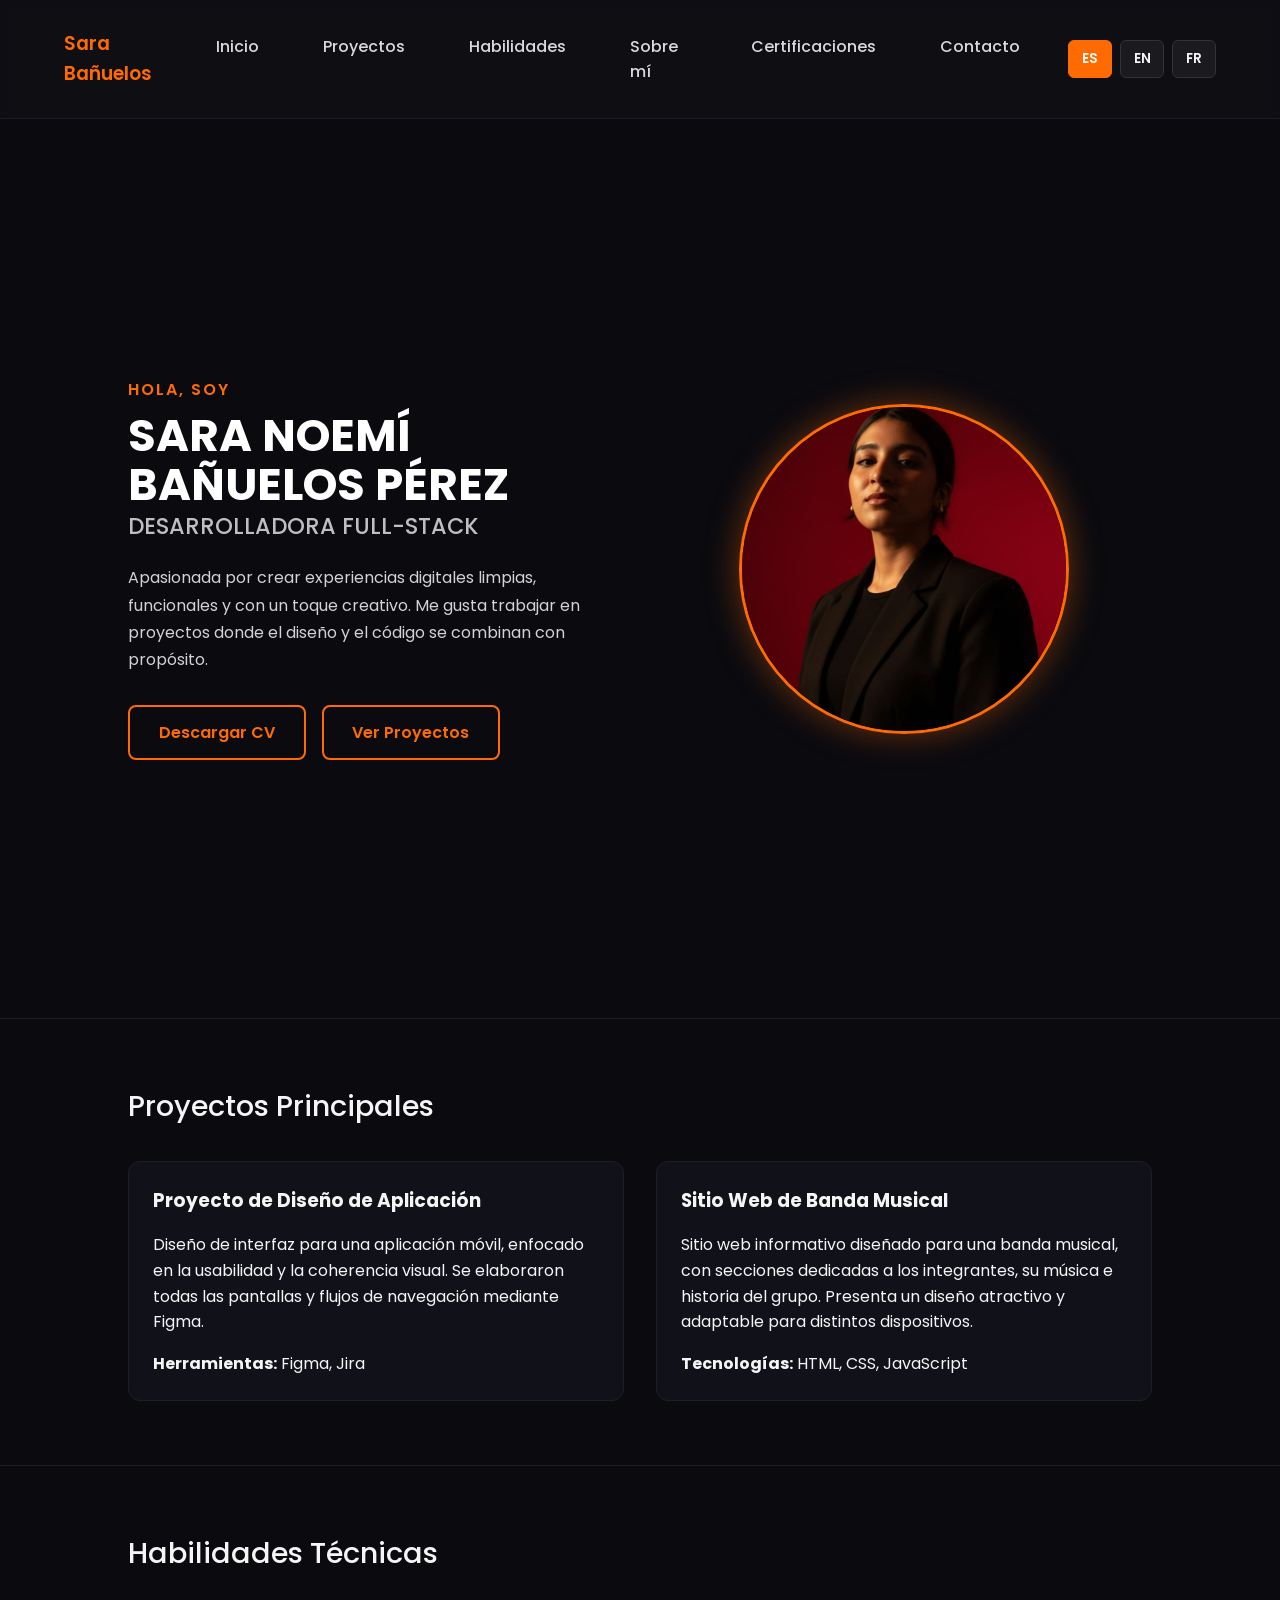
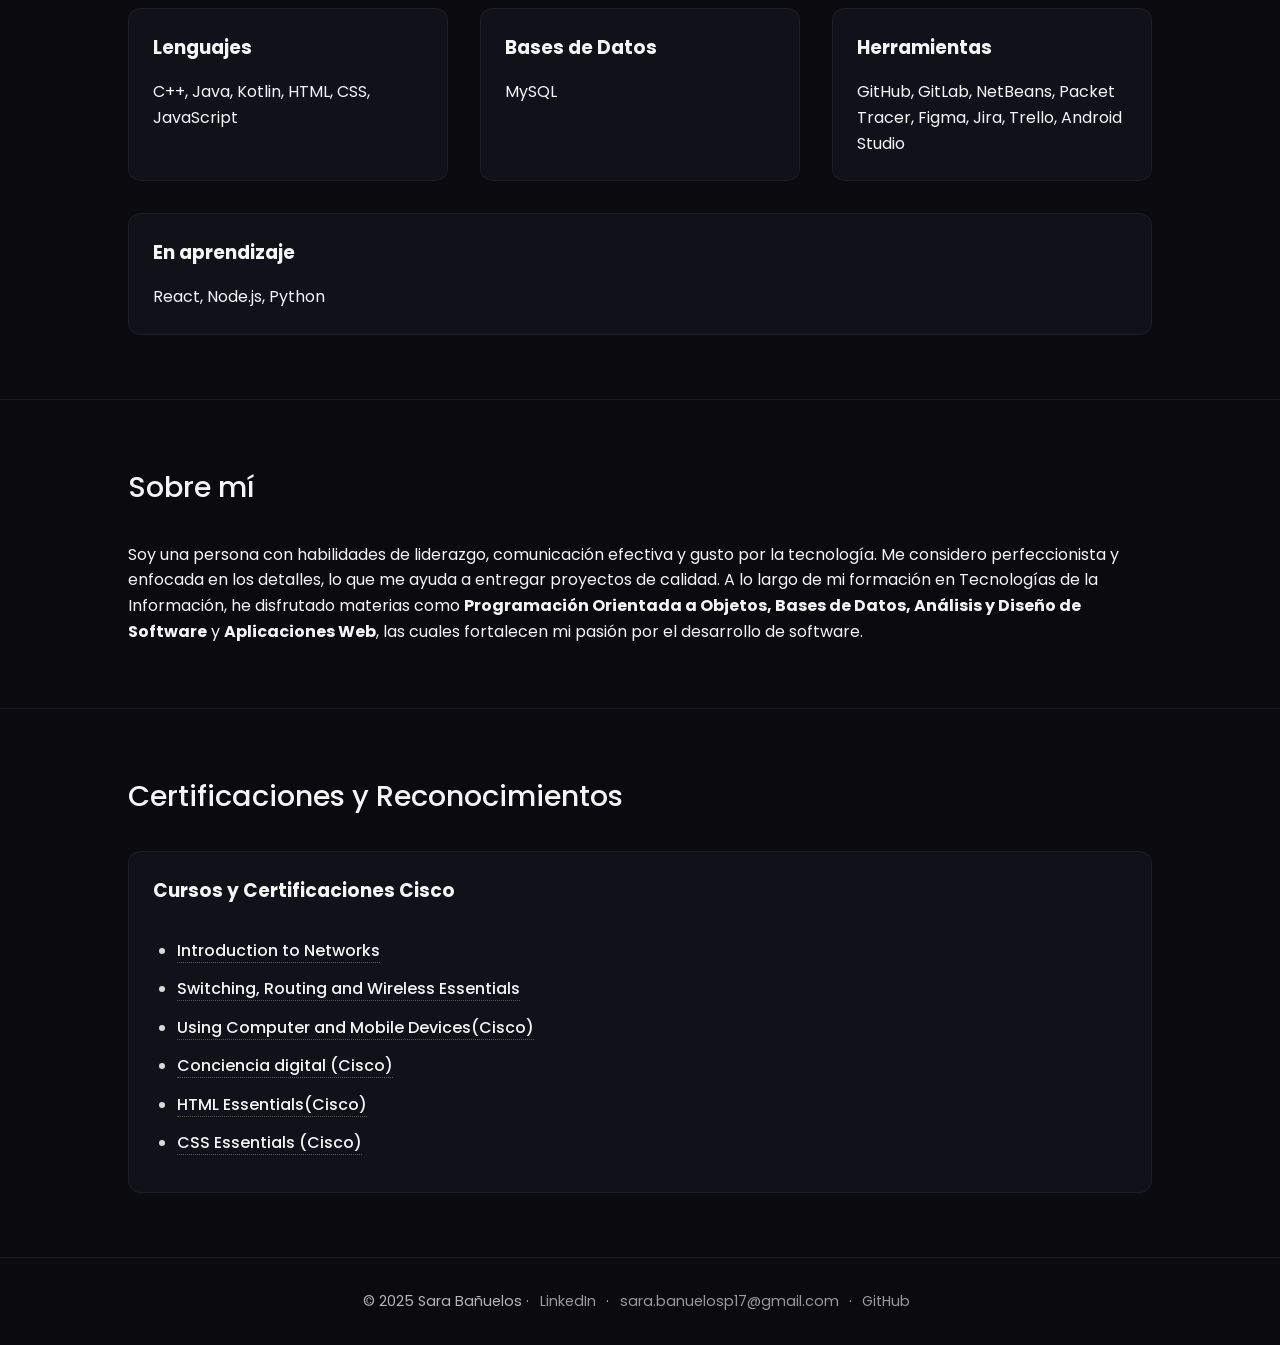
==== docs/index.html @ 8c652fe7 "se arreglo un error" ====
<!DOCTYPE html>
<html lang="es">
<head>
  <meta charset="UTF-8" />
  <meta name="viewport" content="width=device-width, initial-scale=1.0" />
  <title>Sara Bañuelos | Desarrolladora Front end</title>
  <link rel="stylesheet" href="estilos/estilos.css">
  <link href="https://fonts.googleapis.com/css2?family=Poppins:wght@300;400;600&display=swap" rel="stylesheet">
  <script src="script/script.js" defer></script>
</head>
<body>
  <header>
    <h3>Sara Bañuelos</h3>

    <input type="checkbox" id="menu-toggle">
    <label for="menu-toggle" class="menu-icon">
      <span class="bar"></span>
      <span class="bar"></span>
      <span class="bar"></span>
    </label>

    <nav class="menu">
      <ul>
        <li><a href="#home" data-key="nav-inicio">Inicio</a></li>
        <li><a href="#trabajo" data-key="nav-proyectos">Proyectos</a></li>
        <li><a href="#skills" data-key="nav-habilidades">Habilidades</a></li>
        <li><a href="#sobre-mi" data-key="nav-sobremi">Sobre mí</a></li>
        <li><a href="#certificaciones" data-key="nav-cert">Certificaciones</a></li>
        <li><a href="#contacto" data-key="nav-contacto">Contacto</a></li>
      </ul>
      
      <div class="lang-selector">
        <button data-lang="es" class="lang-btn active">ES</button>
        <button data-lang="en" class="lang-btn">EN</button>
        <button data-lang="fr" class="lang-btn">FR</button>
      </div>
    </nav>
  </header>

  <section id="home" class="portada">
    <div class="texto">
      <p class="saludo" data-key="hero-saludo">HOLA, SOY</p>
      <h1 class="nombre" data-key="hero-nombre">SARA NOEMÍ BAÑUELOS PÉREZ</h1>
      <h2 class="rol" data-key="hero-rol">DESARROLLADORA FULL-STACK</h2>
      <p class="descripcion" data-key="hero-desc">
        Apasionada por crear experiencias digitales limpias, funcionales y con un toque creativo. 
        Me gusta trabajar en proyectos donde el diseño y el código se combinan con propósito.
      </p>

      <div class="botones">
        <a href="certificados/cv_sara_banuelos.pdf" class="boton-transparente" target="_blank" data-key="hero-cv">Descargar CV</a>
        <a href="#trabajo" class="boton-transparente" data-key="hero-proyectos">Ver Proyectos</a>
      </div>
    </div>

    <div class="imagen">
      <img src="imagenes/foto_formal.jpeg" alt="Foto de Sara Bañuelos">
    </div>
  </section>

  <section id="trabajo">
    <h2 data-key="proj-titulo">Proyectos Principales</h2>
    <div class="fila mis-proyectos">

      <div class="tarjeta">
        <h3><a href="https://www.figma.com/proto/OSNV2s28CnwWsa8psuooGz/MazYummy?node-id=66-868&p=f&t=gPnMlZq0EtC9ZjjF-0&scaling=scale-down&content-scaling=fixed&page-id=0%3A1&starting-point-node-id=66%3A868" target="_blank" data-key="proj2-titulo">Proyecto de Diseño de Aplicación</a></h3>
        <p data-key="proj2-desc">Diseño de interfaz para una aplicación móvil, enfocado en la usabilidad y la coherencia visual. Se elaboraron todas las pantallas y flujos de navegación mediante Figma.</p>
        <p><strong data-key="proj-tools">Herramientas:</strong> Figma, Jira</p>
      </div>

      <div class="tarjeta">
         <h3><a href="https://newjeans-kpop.netlify.app/" target="_blank" data-key="proj3-titulo">Sitio Web de Banda Musical</a></h3>
        <p data-key="proj3-desc">Sitio web informativo diseñado para una banda musical, con secciones dedicadas a los integrantes, su música e historia del grupo. Presenta un diseño atractivo y adaptable para distintos dispositivos.</p>
        <p><strong data-key="proj-tech">Tecnologías:</strong> HTML, CSS, JavaScript</p>
      </div>
    </div>
  </section>

  <section id="skills">
    <h2 data-key="skills-titulo">Habilidades Técnicas</h2>
    <div class="fila mis-habilidades">
      <div class="tarjeta"><h3 data-key="skills-lang-h3">Lenguajes</h3><p data-key="skills-lang-p">C++, Java, Kotlin, HTML, CSS, JavaScript</p></div>
      <div class="tarjeta"><h3 data-key="skills-db-h3">Bases de Datos</h3><p data-key="skills-db-p">MySQL</p></div>
      <div class="tarjeta"><h3 data-key="skills-tools-h3">Herramientas</h3><p data-key="skills-tools-p">GitHub, GitLab, NetBeans, Packet Tracer, Figma, Jira, Trello, Android Studio</p></div>
      <div class="tarjeta"><h3 data-key="skills-learn-h3">En aprendizaje</h3><p data-key="skills-learn-p">React, Node.js, Python</p></div>
    </div>
  </section>

  <section id="sobre-mi">
    <h2 data-key="about-titulo">Sobre mí</h2>
    <p data-key="about-p">
      Soy una persona con habilidades de liderazgo, comunicación efectiva y gusto por la tecnología. 
      Me considero perfeccionista y enfocada en los detalles, lo que me ayuda a entregar proyectos de calidad. 
      A lo largo de mi formación en Tecnologías de la Información, he disfrutado materias como 
      <strong>Programación Orientada a Objetos, Bases de Datos, Análisis y Diseño de Software</strong> y 
      <strong>Aplicaciones Web</strong>, las cuales fortalecen mi pasión por el desarrollo de software.
    </p>
  </section>

   <section id="certificaciones">
    <h2 data-key="cert-titulo">Certificaciones y Reconocimientos</h2>
    <div class="fila mis-certificados">
      <div class="tarjeta">
        <h3 data-key="cert-cisco-titulo">Cursos y Certificaciones Cisco</h3>
        
        <ul class="lista-certificados">
          <li><a href="certificados/Conceptos básicos de redes.pdf" class="link-pdf" data-key="cert-li-1">Introduction to Networks</a></li>
          <li><a href="certificados/Switching, Routing, and Wireless.pdf" class="link-pdf" data-key="cert-li-2">Switching, Routing and Wireless Essentials</a></li>
          <li><a href="certificados/Using Computer and Mobile Devices.pdf" class="link-pdf" data-key="cert-li-3">Using Computer and Mobile Devices(Cisco)</a></li>
          <li><a href="certificados/Conciencia digital.pdf" class="link-pdf" data-key="cert-li-4">Conciencia digital (Cisco)</a></li>
          <li><a href="certificados/HTML_Essentials.pdf" class="link-pdf" data-key="cert-li-5">HTML Essentials(Cisco)</a></li>
          <li><a href="certificados/CSS_Essentials.pdf" class="link-pdf" data-key="cert-li-6">CSS Essentials (Cisco)</a></li>
        </ul>
      </div>
    </div>
  </section>

  <footer id="contacto">
    <p>
      <span data-key="footer-copy">© 2025 Sara Bañuelos ·</span> 
      <a href="https://www.linkedin.com/in/sara-ba%C3%B1uelos-6b2087387?utm_source=share&utm_campaign=share_via&utm_content=profile&utm_medium=android_app" target="_blank" data-key="footer-li">LinkedIn</a> · 
      <a href="mailto:sara.banuelosp17@gmail.com" data-key="footer-gm">sara.banuelosp17@gmail.com</a> · 
      <a href="https://gitlab.com/bosspilot/bosspilot.git" target="_blank" data-key="footer-gh">GitHub</a>
    </p>
  </footer>

  <div id="modal-pdf" class="modal-overlay">
    <div class="modal-contenido">
      <span class="modal-cerrar">&times;</span>
      <iframe id="pdf-viewer" src="" frameborder="0"></iframe>
    </div>
  </div>
</body>
</html>
---- docs/estilos/estilos.css ----
/* =========================================================
    🌙 ESTILOS PRINCIPALES - PORTAFOLIO DARK
    ========================================================= */

/* ====== RESET Y BASE ====== */
* {
  box-sizing: border-box;
  margin: 0;
  padding: 0;
}

body {
  font-family: 'Poppins', sans-serif;
  background-color: #0a0a0f;
  color: #f5f5f5;
  line-height: 1.6;
}

a {
  text-decoration: none;
  color: inherit;
}

/* =========================================================
    🔹 HEADER Y MENÚ
    ========================================================= */
header {
  display: flex;
  justify-content: space-between;
  align-items: center;
  padding: 1.5rem 5%;
  background: rgba(15, 15, 20, 0.9);
  backdrop-filter: blur(6px);
  position: sticky;
  top: 0;
  z-index: 100;
}

header h3 {
  color: #ff6b00;
  font-weight: 600;
}

/* ====== NAV (MENÚ PRINCIPAL) ====== */
nav.menu {
  display: flex;
  align-items: center;
}

nav.menu ul {
  display: flex;
  list-style: none;
  gap: 2rem;
}

nav.menu ul li a {
  display: block;
  padding: 0.6rem 1rem;
  color: #d9d9d9;
  font-weight: 500;
  border-radius: 6px;
  transition: all 0.3s ease;
}

nav.menu ul li a:hover {
  background: #ff6b00;
  color: #fff;
}

/* =========================================================
    🌍 SUBMENÚ (Estilos originales, los dejamos)
    ========================================================= */
.submenu {
  position: relative;
}
.submenu > a {
  display: flex;
  align-items: center;
  justify-content: space-between;
  gap: 6px;
  background: #1a1a1f;
  border-radius: 6px;
  padding: 0.6rem 1rem;
  color: #d9d9d9;
  transition: background 0.3s;
}
.submenu > a:hover {
  background: #ff6b00;
  color: #fff;
}
.submenu-opciones {
  display: none;
  position: absolute;
  top: 120%;
  left: 0;
  width: 170px;
  background: rgba(20, 20, 25, 0.97);
  border-radius: 10px;
  box-shadow: 0 4px 12px rgba(0,0,0,0.3);
  list-style: none;
  padding: 0.4rem 0;
  animation: fadeIn 0.3s ease;
  z-index: 10;
}
.submenu-opciones li a {
  display: block;
  padding: 0.7rem 1rem;
  color: #fff;
  font-weight: 500;
  transition: background 0.3s ease;
}
.submenu-opciones li a:hover {
  background: #ff6b00;
}
.submenu:hover .submenu-opciones {
  display: block;
}
.submenu.open .submenu-opciones {
  display: block;
}

/* =========================================================
    🍔 MENÚ HAMBURGUESA
    ========================================================= */
#menu-toggle {
  display: none;
}

.menu-icon {
  display: none;
  flex-direction: column;
  justify-content: space-between;
  width: 30px;
  height: 22px;
  cursor: pointer;
}

.menu-icon .bar {
  height: 3px;
  width: 100%;
  background-color: #ff6b00;
  border-radius: 2px;
  transition: all 0.3s ease;
}

/* =========================================================
    💫 PORTADA / HERO SECTION
    ========================================================= */
.portada {
  display: flex;
  justify-content: space-between;
  align-items: center;
  height: 100vh;
  padding: 0 10%;
  gap: 2rem;
  color: #fff;
}

.portada .texto {
  flex: 1;
  max-width: 600px;
  opacity: 0;
  animation: fadeUp 1s ease-out forwards 0.3s;
}

.portada .imagen {
  flex: 1;
  display: flex;
  justify-content: center;
  align-items: center;
  opacity: 0;
  animation: fadeInRight 1.2s ease-out forwards 0.6s;
}

.portada .imagen img {
  width: 330px;
  height: 330px;
  border-radius: 50%;
  object-fit: cover;
  border: 3px solid #ff6b00;
  box-shadow: 0 0 35px rgba(255, 107, 0, 0.4);
  transition: transform 0.3s ease;
}

.portada .imagen img:hover {
  transform: scale(1.05);
}

/* Texto */
.saludo {
  color: #ff6b00;
  font-weight: 600;
  letter-spacing: 2px;
  margin-bottom: 0.5rem;
}
.nombre {
  font-size: 2.8rem;
  font-weight: 700;
  line-height: 1.1;
}
.rol {
  font-size: 1.4rem;
  color: #bfbfbf;
  margin-bottom: 1.2rem;
}
.descripcion {
  color: #d3d3d3;
  font-size: 1rem;
  margin-bottom: 2rem;
  line-height: 1.7;
}

/* Botones */
.botones { display: flex; gap: 1rem; flex-wrap: wrap; }
.boton, .boton-transparente {
  padding: 0.8rem 1.8rem;
  border-radius: 8px;
  font-weight: 600;
  transition: all 0.3s ease;
  white-space: nowrap;
}
.boton { background: #ff6b00; color: #fff; }
.boton:hover { background: #e66000; transform: translateY(-2px); }
.boton-transparente { border: 2px solid #ff6b00; color: #ff6b00; }
.boton-transparente:hover { background: #ff6b00; color: #fff; transform: translateY(-2px); }


/* =========================================================
    🧩 SECCIONES Y TARJETAS
    ========================================================= */
section {
  padding: 4rem 10%;
  border-top: 1px solid #1c1c25;
}

h2 {
  font-size: 1.8rem;
  margin-bottom: 2rem;
  font-weight: 500;
}

.fila {
  display: flex;
  gap: 2rem;
  flex-wrap: wrap;
}

/* Espaciado interno de las tarjetas */
.tarjeta {
  background: #11111a;
  border: 1px solid #1e1e28;
  border-radius: 12px;
  padding: 1.5rem;
  transition: all 0.3s ease;
  flex: 1 1 0; 
  min-width: 280px; 
  display: flex;
  flex-direction: column;
  gap: 1rem; 
}

.tarjeta:hover {
  transform: translateY(-5px);
  border-color: #ff6b00;
}

/* Estilo de los enlaces en los títulos de proyecto */
.tarjeta h3 a {
  text-decoration: none;
  color: inherit;
  transition: color 0.3s ease;
}

.tarjeta h3 a:hover {
  color: #ff6b00;
  text-decoration: underline;
}

/* =========================================================
    ⚡ FOOTER
    ========================================================= */
footer {
  text-align: center;
  padding: 2rem;
  font-size: 0.9rem;
  color: #b5b5b5;
  border-top: 1px solid #1c1c25;
}

footer a {
  color: #999;
  margin: 0 0.4rem;
  transition: color 0.3s ease;
}
footer a:hover {
  color: #ff6b00; /* ARREGLO: Color de hover consistente */
}

/* =========================================================
    🎞️ ANIMACIONES
    ========================================================= */
@keyframes fadeUp {
  0% { opacity: 0; transform: translateY(40px); }
  100% { opacity: 1; transform: translateY(0); }
}
@keyframes fadeInRight {
  0% { opacity: 0; transform: translateX(40px); }
  100% { opacity: 1; transform: translateX(0); }
}
@keyframes fadeIn {
  0% { opacity: 0; transform: translateY(10px); }
  100% { opacity: 1; transform: translateY(0); }
}


/* =========================================================
   NUEVOS ESTILOS (Traductor, Modal, Certificados)
   ========================================================= */

/* --- 🌐 TRADUCTOR DE IDIOMAS --- */
.lang-selector {
  display: flex;
  gap: 0.5rem;
  margin-left: 2rem;
}
.lang-btn {
  background-color: #1a1a1f;
  border: 1px solid #333;
  color: #f5f5f5;
  padding: 0.5rem 0.8rem;
  border-radius: 6px;
  cursor: pointer;
  font-family: 'Poppins', sans-serif;
  font-weight: 600;
  transition: all 0.3s ease;
}
.lang-btn:hover {
  background-color: #ff6b00;
  border-color: #ff6b00;
  color: #fff;
}
.lang-btn.active {
  background-color: #ff6b00;
  color: #fff;
  border-color: #ff6b00;
}

/* --- 👁️ MODAL PARA PDFS --- */
.modal-overlay {
  display: none;
  position: fixed;
  top: 0;
  left: 0;
  width: 100%;
  height: 100%;
  background: rgba(0, 0, 0, 0.85);
  backdrop-filter: blur(5px);
  z-index: 200;
  justify-content: center;
  align-items: center;
  opacity: 0;
  transition: opacity 0.3s ease;
}
.modal-overlay.visible {
  display: flex;
  opacity: 1;
}
.modal-contenido {
  width: 90%;
  max-width: 900px;
  height: 90%;
  background: #1a1a1f;
  border-radius: 10px;
  padding: 1.5rem;
  position: relative;
  box-shadow: 0 5px 30px rgba(0,0,0,0.5);
  transform: scale(0.9);
  transition: transform 0.3s ease;
}
.modal-overlay.visible .modal-contenido {
  transform: scale(1);
}
.modal-cerrar {
  position: absolute;
  top: -5px;
  right: 10px;
  color: #fff;
  font-size: 3rem;
  font-weight: bold;
  cursor: pointer;
  transition: color 0.3s ease;
}
.modal-cerrar:hover {
  color: #ff6b00;
}
#pdf-viewer {
  width: 100%;
  height: 100%;
  border: 1px solid #333;
  border-radius: 5px;
}

/* --- 📄 LISTA DE CERTIFICADOS --- */
.lista-certificados {
  list-style: disc;
  padding-left: 1.5rem;
  margin-top: 1rem; /* Ajustado para el 'gap' de la tarjeta */
}
.lista-certificados li {
  margin-bottom: 0.8rem;
  color: #d9d9d9;
}
.lista-certificados li a {
  color: #f5f5f5;
  font-weight: 500;
  text-decoration: none;
  border-bottom: 1px dotted #555;
  transition: all 0.3s ease;
}
.lista-certificados li a:hover {
  color: #ff6b00;
  border-bottom-color: #ff6b00;
}


/* =========================================================
    📱 RESPONSIVE DESIGN
    ========================================================= */

/* --- Pantallas medianas --- */
@media (max-width: 1023px) {
  .portada {
    flex-direction: column-reverse;
    text-align: center;
    padding: 4rem 7%;
    height: auto;
  }
  .portada .nombre { font-size: 2.3rem; }
  .portada .imagen img { width: 280px; height: 280px; }
}

/* --- Tablets --- */
@media (max-width: 767px) {
  .botones { justify-content: center; }
  .portada .nombre { font-size: 2rem; }
  .portada .imagen img { width: 250px; height: 250px; }
}

/* --- Teléfonos pequeños --- */
@media (max-width: 599px) {
  .botones {
    flex-direction: column;
    gap: 0.8rem;
    align-items: center;
  }
  .boton,
  .boton-transparente {
    width: 80%;
    text-align: center;
  }
  .portada .imagen img {
    width: 200px;
    height: 200px;
  }
}

/* --- Menú hamburguesa --- */
@media (max-width: 900px) {
  .menu-icon {
    display: flex;
  }

  nav.menu {
    display: none;
    position: absolute;
    top: 70px;
    right: 5%;
    background: rgba(15,15,20,0.95);
    backdrop-filter: blur(6px);
    width: 220px;
    border-radius: 8px;
    flex-direction: column;
    gap: 0.8rem;
    padding: 1rem;
    align-items: center;
  }

  #menu-toggle:checked ~ nav.menu {
    display: flex;
  }

  /* Animación de barras */
  #menu-toggle:checked + .menu-icon .bar:nth-child(1) {
    transform: rotate(45deg) translate(5px, 5px);
  }
  #menu-toggle:checked + .menu-icon .bar:nth-child(2) {
    opacity: 0;
  }
  #menu-toggle:checked + .menu-icon .bar:nth-child(3) {
    transform: rotate(-45deg) translate(5px, -5px);
  }

  nav.menu ul {
    flex-direction: column;
    gap: 0.8rem;
    width: 100%;
  }

  nav.menu ul li a {
    background: #11111a;
    border-radius: 8px;
    color: #fff;
    font-weight: 600;
    text-align: center;
  }

  /* --- Ajuste Botones de Idioma para móvil --- */
  .lang-selector {
    margin-left: 0;
    margin-top: 1rem;
    justify-content: center;
    width: 100%;
  }

  /* Submenú dentro del menú móvil */
  .submenu-opciones {
    position: static;
    background: #1a1a20;
    width: 100%;
  }
  .submenu-opciones li a {
    background: #141418;
    border-radius: 6px;
  }
}
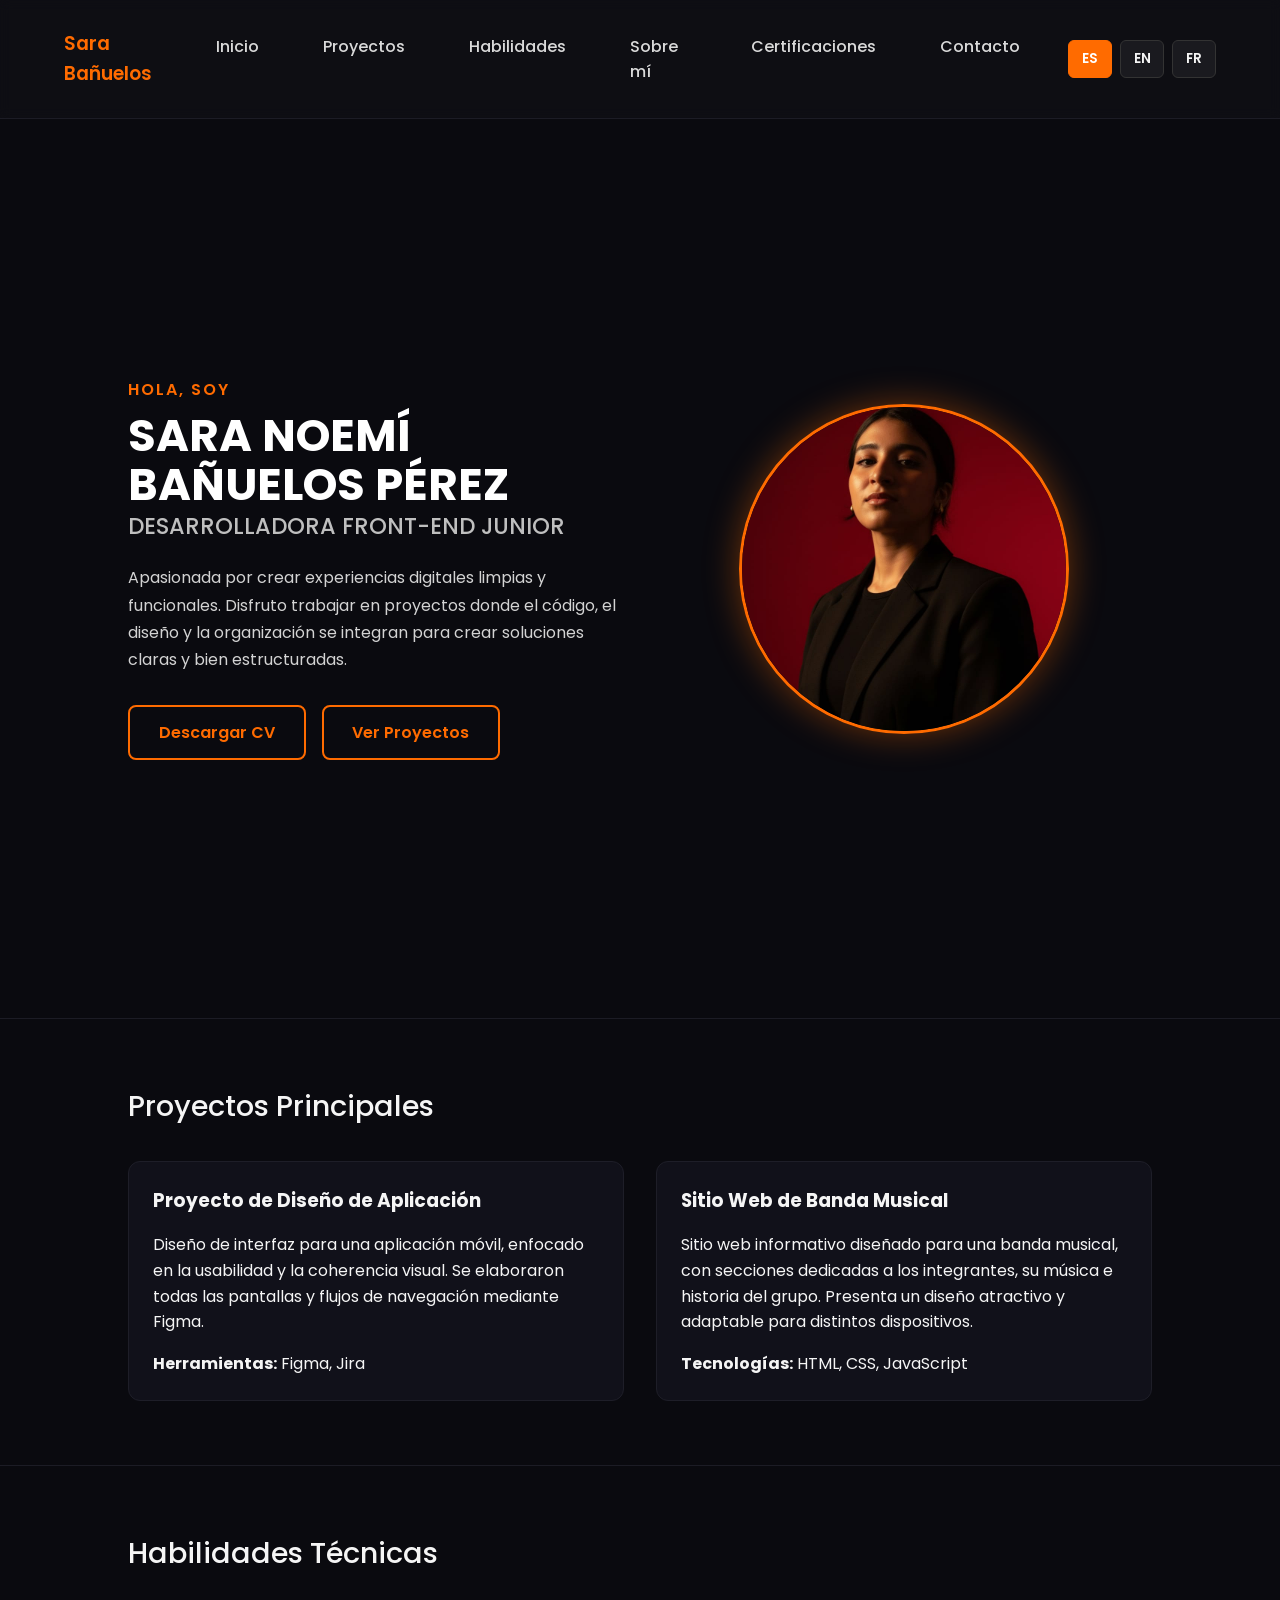
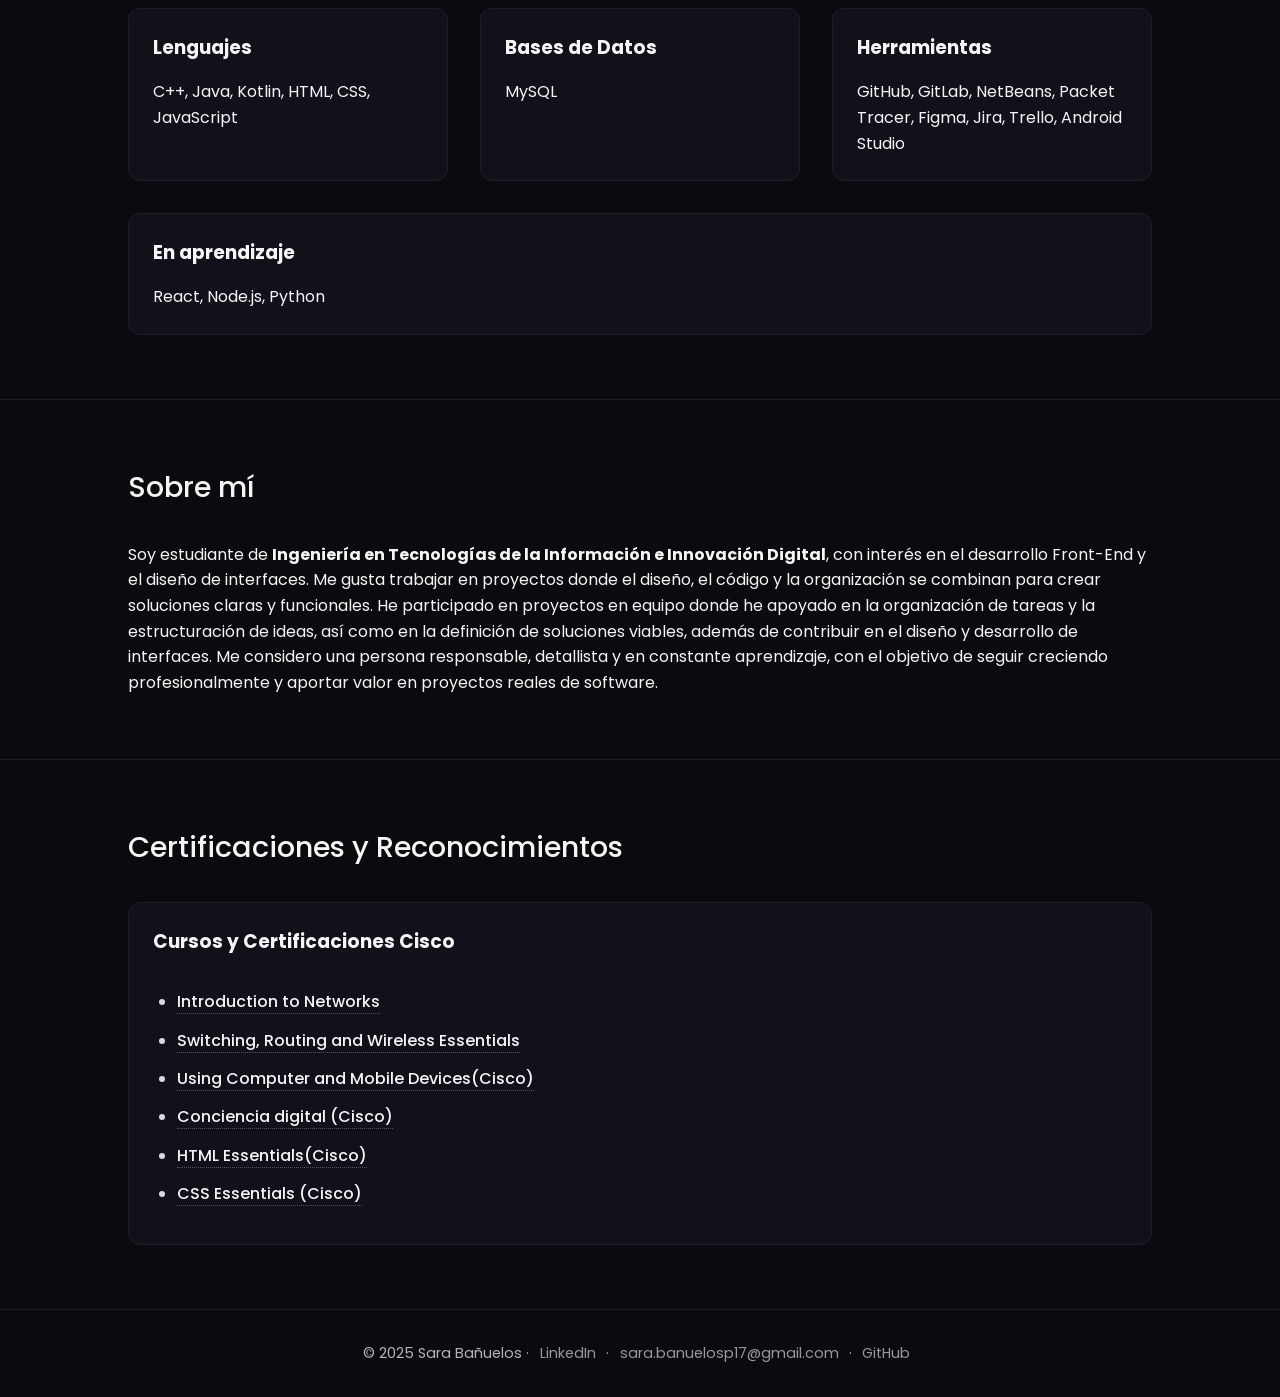
==== commit ccf60193: "se agrego informacion" ====
--- a/docs/index.html
+++ b/docs/index.html
@@ -3,7 +3,7 @@
 <head>
   <meta charset="UTF-8" />
   <meta name="viewport" content="width=device-width, initial-scale=1.0" />
-  <title>Sara Bañuelos | Desarrolladora Front end</title>
+  <title>Sara Bañuelos | Desarrolladora Front-End</title>
   <link rel="stylesheet" href="estilos/estilos.css">
   <link href="https://fonts.googleapis.com/css2?family=Poppins:wght@300;400;600&display=swap" rel="stylesheet">
   <script src="script/script.js" defer></script>
@@ -41,10 +41,11 @@
     <div class="texto">
       <p class="saludo" data-key="hero-saludo">HOLA, SOY</p>
       <h1 class="nombre" data-key="hero-nombre">SARA NOEMÍ BAÑUELOS PÉREZ</h1>
-      <h2 class="rol" data-key="hero-rol">DESARROLLADORA FULL-STACK</h2>
+      <h2 class="rol" data-key="hero-rol">DESARROLLADORA FRONT-END JUNIOR</h2>
       <p class="descripcion" data-key="hero-desc">
-        Apasionada por crear experiencias digitales limpias, funcionales y con un toque creativo. 
-        Me gusta trabajar en proyectos donde el diseño y el código se combinan con propósito.
+        Apasionada por crear experiencias digitales limpias y funcionales.
+        Disfruto trabajar en proyectos donde el código, el diseño y 
+        la organización se integran para crear soluciones claras y bien estructuradas.
       </p>
 
       <div class="botones">
@@ -89,11 +90,13 @@
   <section id="sobre-mi">
     <h2 data-key="about-titulo">Sobre mí</h2>
     <p data-key="about-p">
-      Soy una persona con habilidades de liderazgo, comunicación efectiva y gusto por la tecnología. 
-      Me considero perfeccionista y enfocada en los detalles, lo que me ayuda a entregar proyectos de calidad. 
-      A lo largo de mi formación en Tecnologías de la Información, he disfrutado materias como 
-      <strong>Programación Orientada a Objetos, Bases de Datos, Análisis y Diseño de Software</strong> y 
-      <strong>Aplicaciones Web</strong>, las cuales fortalecen mi pasión por el desarrollo de software.
+      Soy estudiante de <strong> Ingeniería en Tecnologías de la Información e Innovación Digital</strong>, 
+      con interés en el desarrollo Front-End y el diseño de interfaces. Me gusta trabajar en proyectos donde el diseño,
+      el código y la organización se combinan para crear soluciones claras y funcionales.
+      He participado en proyectos en equipo donde he apoyado en la organización de tareas y la estructuración de ideas, 
+      así como en la definición de soluciones viables, además de contribuir en el diseño y desarrollo de interfaces. 
+      Me considero una persona responsable, detallista y en constante aprendizaje,
+       con el objetivo de seguir creciendo profesionalmente y aportar valor en proyectos reales de software.
     </p>
   </section>
 
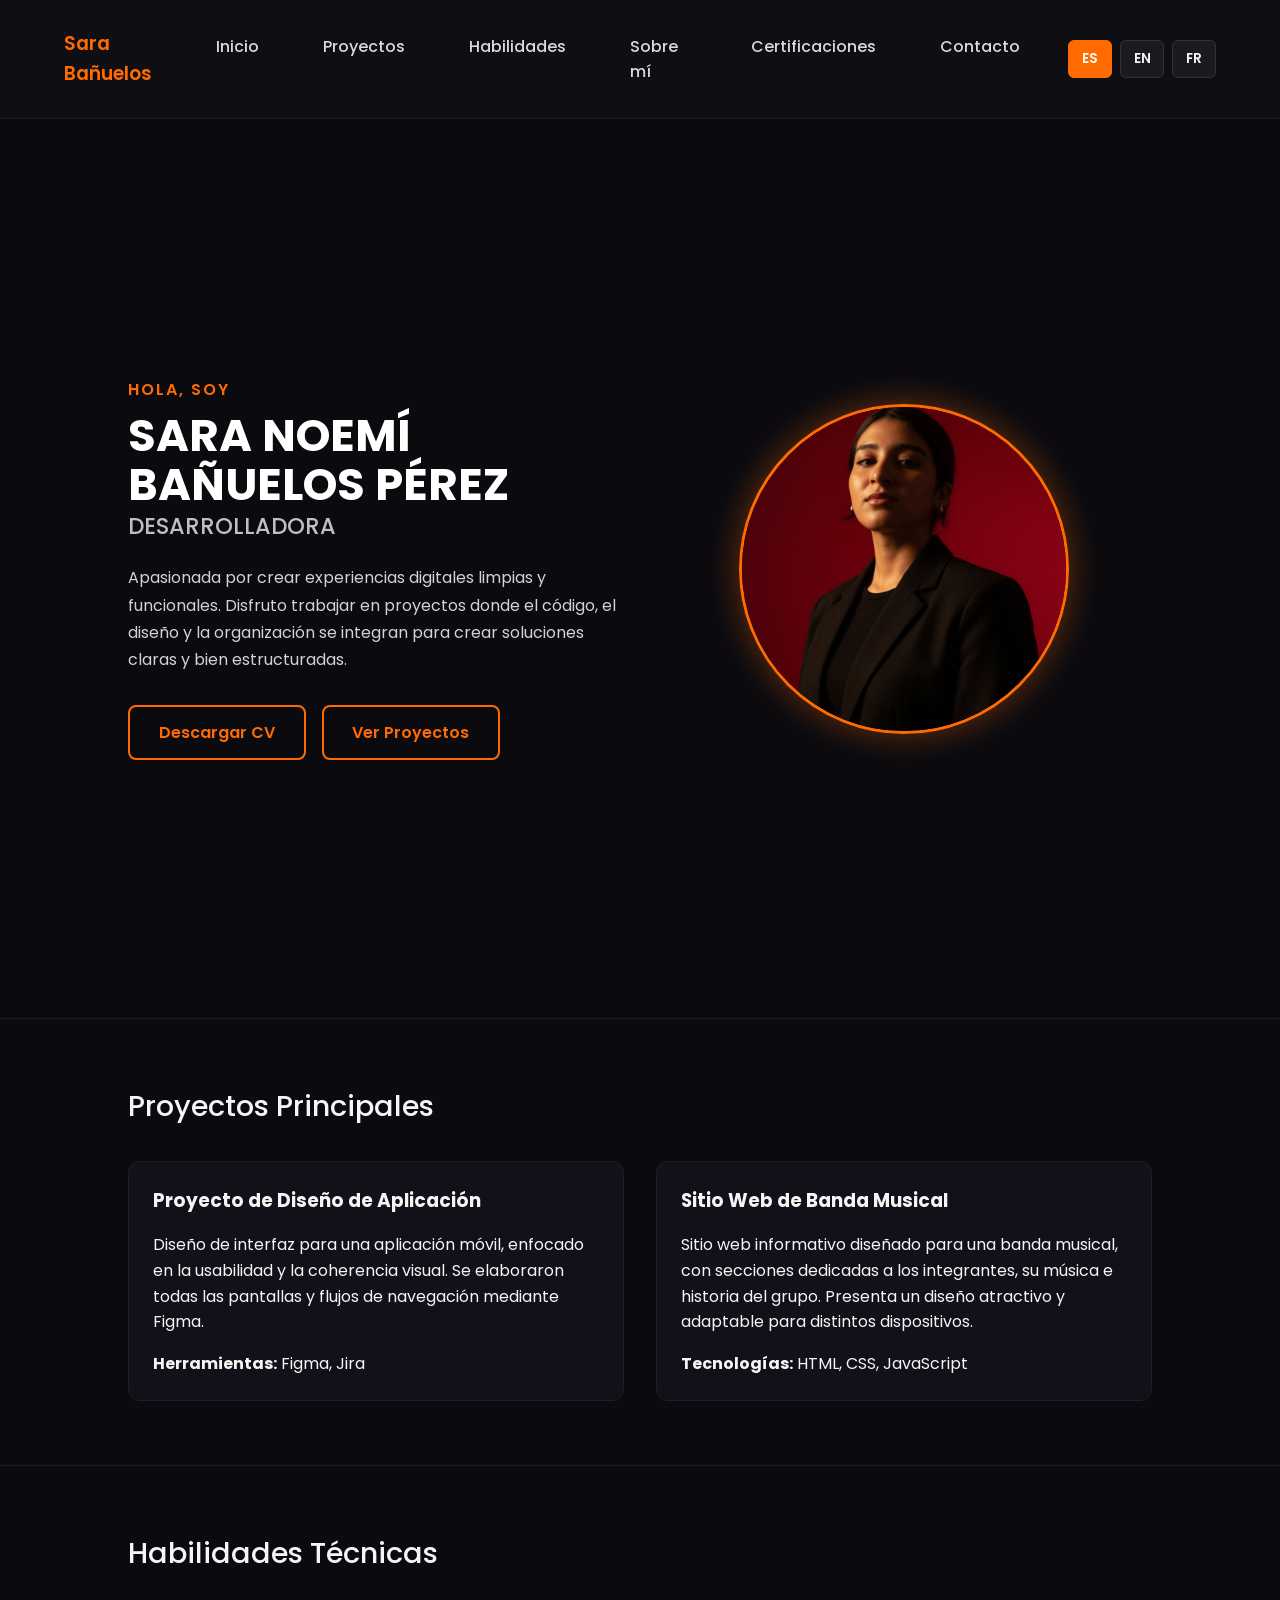
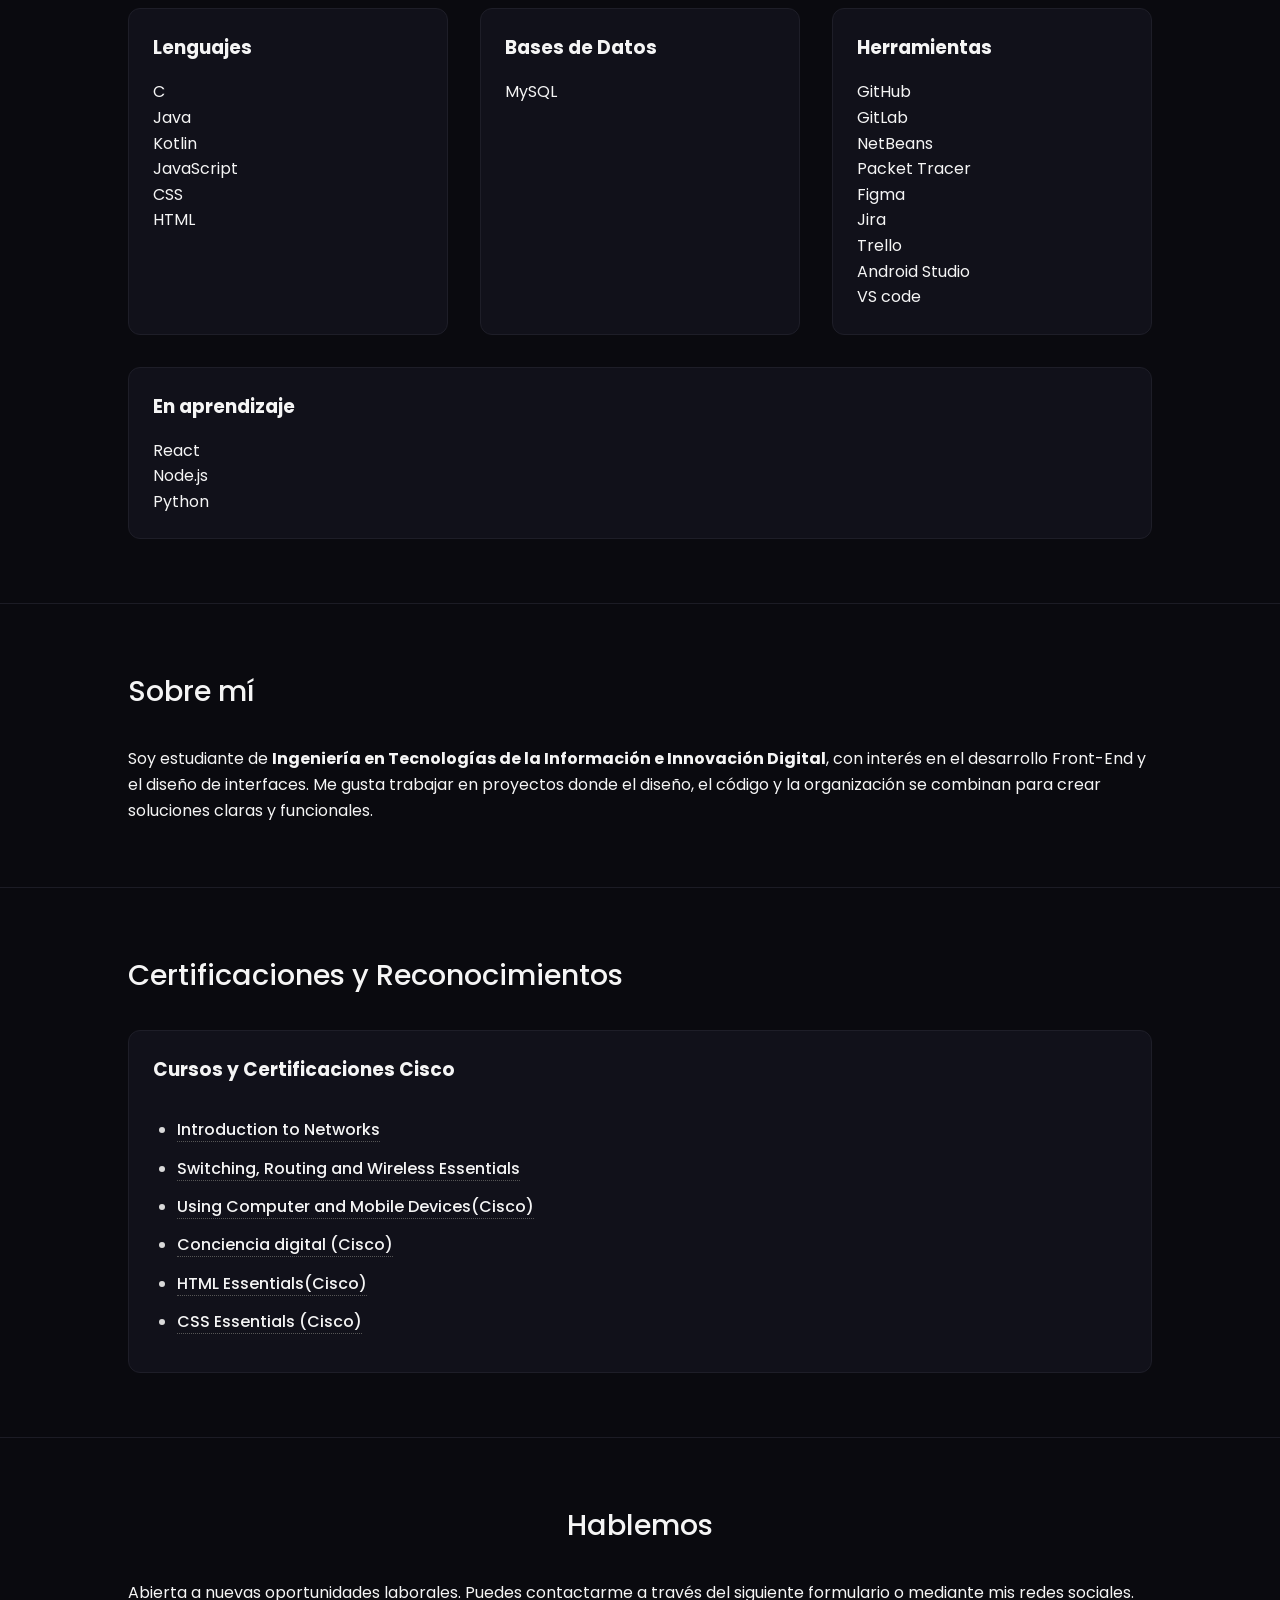
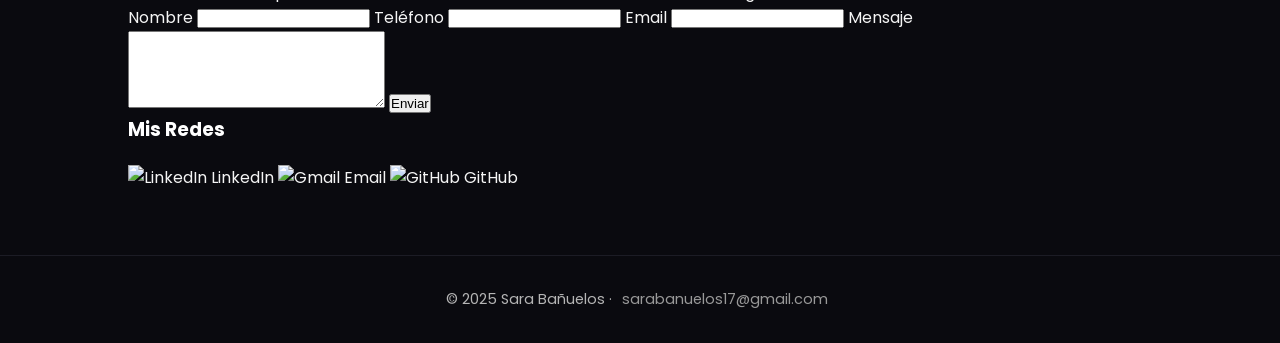
==== commit e2dca497: "se hicieron cambios en el html" ====
--- a/docs/index.html
+++ b/docs/index.html
@@ -3,7 +3,7 @@
 <head>
   <meta charset="UTF-8" />
   <meta name="viewport" content="width=device-width, initial-scale=1.0" />
-  <title>Sara Bañuelos | Desarrolladora Front-End</title>
+  <title>Sara Bañuelos | Desarrolladora</title>
   <link rel="stylesheet" href="estilos/estilos.css">
   <link href="https://fonts.googleapis.com/css2?family=Poppins:wght@300;400;600&display=swap" rel="stylesheet">
   <script src="script/script.js" defer></script>
@@ -41,7 +41,7 @@
     <div class="texto">
       <p class="saludo" data-key="hero-saludo">HOLA, SOY</p>
       <h1 class="nombre" data-key="hero-nombre">SARA NOEMÍ BAÑUELOS PÉREZ</h1>
-      <h2 class="rol" data-key="hero-rol">DESARROLLADORA FRONT-END JUNIOR</h2>
+      <h2 class="rol" data-key="hero-rol">DESARROLLADORA </h2>
       <p class="descripcion" data-key="hero-desc">
         Apasionada por crear experiencias digitales limpias y funcionales.
         Disfruto trabajar en proyectos donde el código, el diseño y 
@@ -62,9 +62,8 @@
   <section id="trabajo">
     <h2 data-key="proj-titulo">Proyectos Principales</h2>
     <div class="fila mis-proyectos">
-
       <div class="tarjeta">
-        <h3><a href="https://www.figma.com/proto/OSNV2s28CnwWsa8psuooGz/MazYummy?node-id=66-868&p=f&t=gPnMlZq0EtC9ZjjF-0&scaling=scale-down&content-scaling=fixed&page-id=0%3A1&starting-point-node-id=66%3A868" target="_blank" data-key="proj2-titulo">Proyecto de Diseño de Aplicación</a></h3>
+        <h3><a href="https://www.figma.com/proto/OSNV2s28CnwWsa8psuooGz/MazYummy?node-id=66-868" target="_blank" data-key="proj2-titulo">Proyecto de Diseño de Aplicación</a></h3>
         <p data-key="proj2-desc">Diseño de interfaz para una aplicación móvil, enfocado en la usabilidad y la coherencia visual. Se elaboraron todas las pantallas y flujos de navegación mediante Figma.</p>
         <p><strong data-key="proj-tools">Herramientas:</strong> Figma, Jira</p>
       </div>
@@ -80,10 +79,10 @@
   <section id="skills">
     <h2 data-key="skills-titulo">Habilidades Técnicas</h2>
     <div class="fila mis-habilidades">
-      <div class="tarjeta"><h3 data-key="skills-lang-h3">Lenguajes</h3><p data-key="skills-lang-p">C++, Java, Kotlin, HTML, CSS, JavaScript</p></div>
+      <div class="tarjeta"><h3 data-key="skills-lang-h3">Lenguajes</h3><p data-key="skills-lang-p">C<br> Java <br>Kotlin<br> JavaScript <br>CSS<br>HTML</p></div>
       <div class="tarjeta"><h3 data-key="skills-db-h3">Bases de Datos</h3><p data-key="skills-db-p">MySQL</p></div>
-      <div class="tarjeta"><h3 data-key="skills-tools-h3">Herramientas</h3><p data-key="skills-tools-p">GitHub, GitLab, NetBeans, Packet Tracer, Figma, Jira, Trello, Android Studio</p></div>
-      <div class="tarjeta"><h3 data-key="skills-learn-h3">En aprendizaje</h3><p data-key="skills-learn-p">React, Node.js, Python</p></div>
+      <div class="tarjeta"><h3 data-key="skills-tools-h3">Herramientas</h3><p data-key="skills-tools-p">GitHub<br> GitLab<br> NetBeans<br> Packet Tracer <br>Figma<br> Jira <br>Trello<br> Android Studio<br> VS code</p></div>
+      <div class="tarjeta"><h3 data-key="skills-learn-h3">En aprendizaje</h3><p data-key="skills-learn-p">React<br> Node.js<br> Python</p></div>
     </div>
   </section>
 
@@ -93,10 +92,6 @@
       Soy estudiante de <strong> Ingeniería en Tecnologías de la Información e Innovación Digital</strong>, 
       con interés en el desarrollo Front-End y el diseño de interfaces. Me gusta trabajar en proyectos donde el diseño,
       el código y la organización se combinan para crear soluciones claras y funcionales.
-      He participado en proyectos en equipo donde he apoyado en la organización de tareas y la estructuración de ideas, 
-      así como en la definición de soluciones viables, además de contribuir en el diseño y desarrollo de interfaces. 
-      Me considero una persona responsable, detallista y en constante aprendizaje,
-       con el objetivo de seguir creciendo profesionalmente y aportar valor en proyectos reales de software.
     </p>
   </section>
 
@@ -105,7 +100,6 @@
     <div class="fila mis-certificados">
       <div class="tarjeta">
         <h3 data-key="cert-cisco-titulo">Cursos y Certificaciones Cisco</h3>
-        
         <ul class="lista-certificados">
           <li><a href="certificados/Conceptos básicos de redes.pdf" class="link-pdf" data-key="cert-li-1">Introduction to Networks</a></li>
           <li><a href="certificados/Switching, Routing, and Wireless.pdf" class="link-pdf" data-key="cert-li-2">Switching, Routing and Wireless Essentials</a></li>
@@ -118,12 +112,54 @@
     </div>
   </section>
 
-  <footer id="contacto">
+ <section id="contacto">
+  <div class="cabecera-contacto">
+     <h2 class="contactar" data-key="contact-titulo" style="text-align: center; margin-bottom: 2rem;">Hablemos</h2>
+     <p class="texto-contacto" data-key="contact-desc">
+       Abierta a nuevas oportunidades laborales. 
+       Puedes contactarme a través del siguiente formulario o mediante mis redes sociales.
+     </p>
+  </div>
+
+  <div class="contenedor-contacto">
+    <form action="https://formsubmit.co/sarabanuelos17@gmail.com" method="POST">
+      <div class="input-group">
+        <label for="name" data-key="contact-name">Nombre</label>
+        <input type="text" name="name" id="name">
+
+        <label for="phone" data-key="contact-phone">Teléfono</label>
+        <input type="tel" name="phone" id="phone">
+
+        <label for="email">Email</label>
+        <input type="email" name="email" id="email">
+
+        <label for="message" data-key="contact-msg">Mensaje</label>
+        <textarea name="message" id="message" cols="30" rows="5"></textarea> 
+        <input type="submit" class="btn" data-key="contact-submit" value="Enviar">
+        <input type="hidden" name="_next" value="http://127.0.0.1:5500/index.html">
+        <input type="hidden" name="_captcha" value="false">
+      </div>
+    </form>
+
+    <div class="enlaces-lateral">
+      <h3 data-key="contact-social" style="color:white; margin-bottom:20px;">Mis Redes</h3>
+      <a href="https://www.linkedin.com/in/sara-banuelos-6b2087387" target="_blank">
+        <img class="icon-img" src="imagenes/icon-linkedin.png" alt="LinkedIn"> LinkedIn
+      </a>
+      <a href="mailto:sarabanuelos17@gmail.com">
+        <img class="icon-img" src="imagenes/icon-gmail.png" alt="Gmail"> Email
+      </a>
+      <a href="https://github.com/sara-bp17" target="_blank">
+        <img class="icon-img" src="imagenes/icon-github.png" alt="GitHub"> GitHub
+      </a>
+    </div>
+  </div>
+</section>
+
+  <footer>
     <p>
       <span data-key="footer-copy">© 2025 Sara Bañuelos ·</span> 
-      <a href="https://www.linkedin.com/in/sara-ba%C3%B1uelos-6b2087387?utm_source=share&utm_campaign=share_via&utm_content=profile&utm_medium=android_app" target="_blank" data-key="footer-li">LinkedIn</a> · 
-      <a href="mailto:sara.banuelosp17@gmail.com" data-key="footer-gm">sara.banuelosp17@gmail.com</a> · 
-      <a href="https://gitlab.com/bosspilot/bosspilot.git" target="_blank" data-key="footer-gh">GitHub</a>
+      <a href="mailto:sarabanuelos17@gmail.com">sarabanuelos17@gmail.com</a> 
     </p>
   </footer>
 
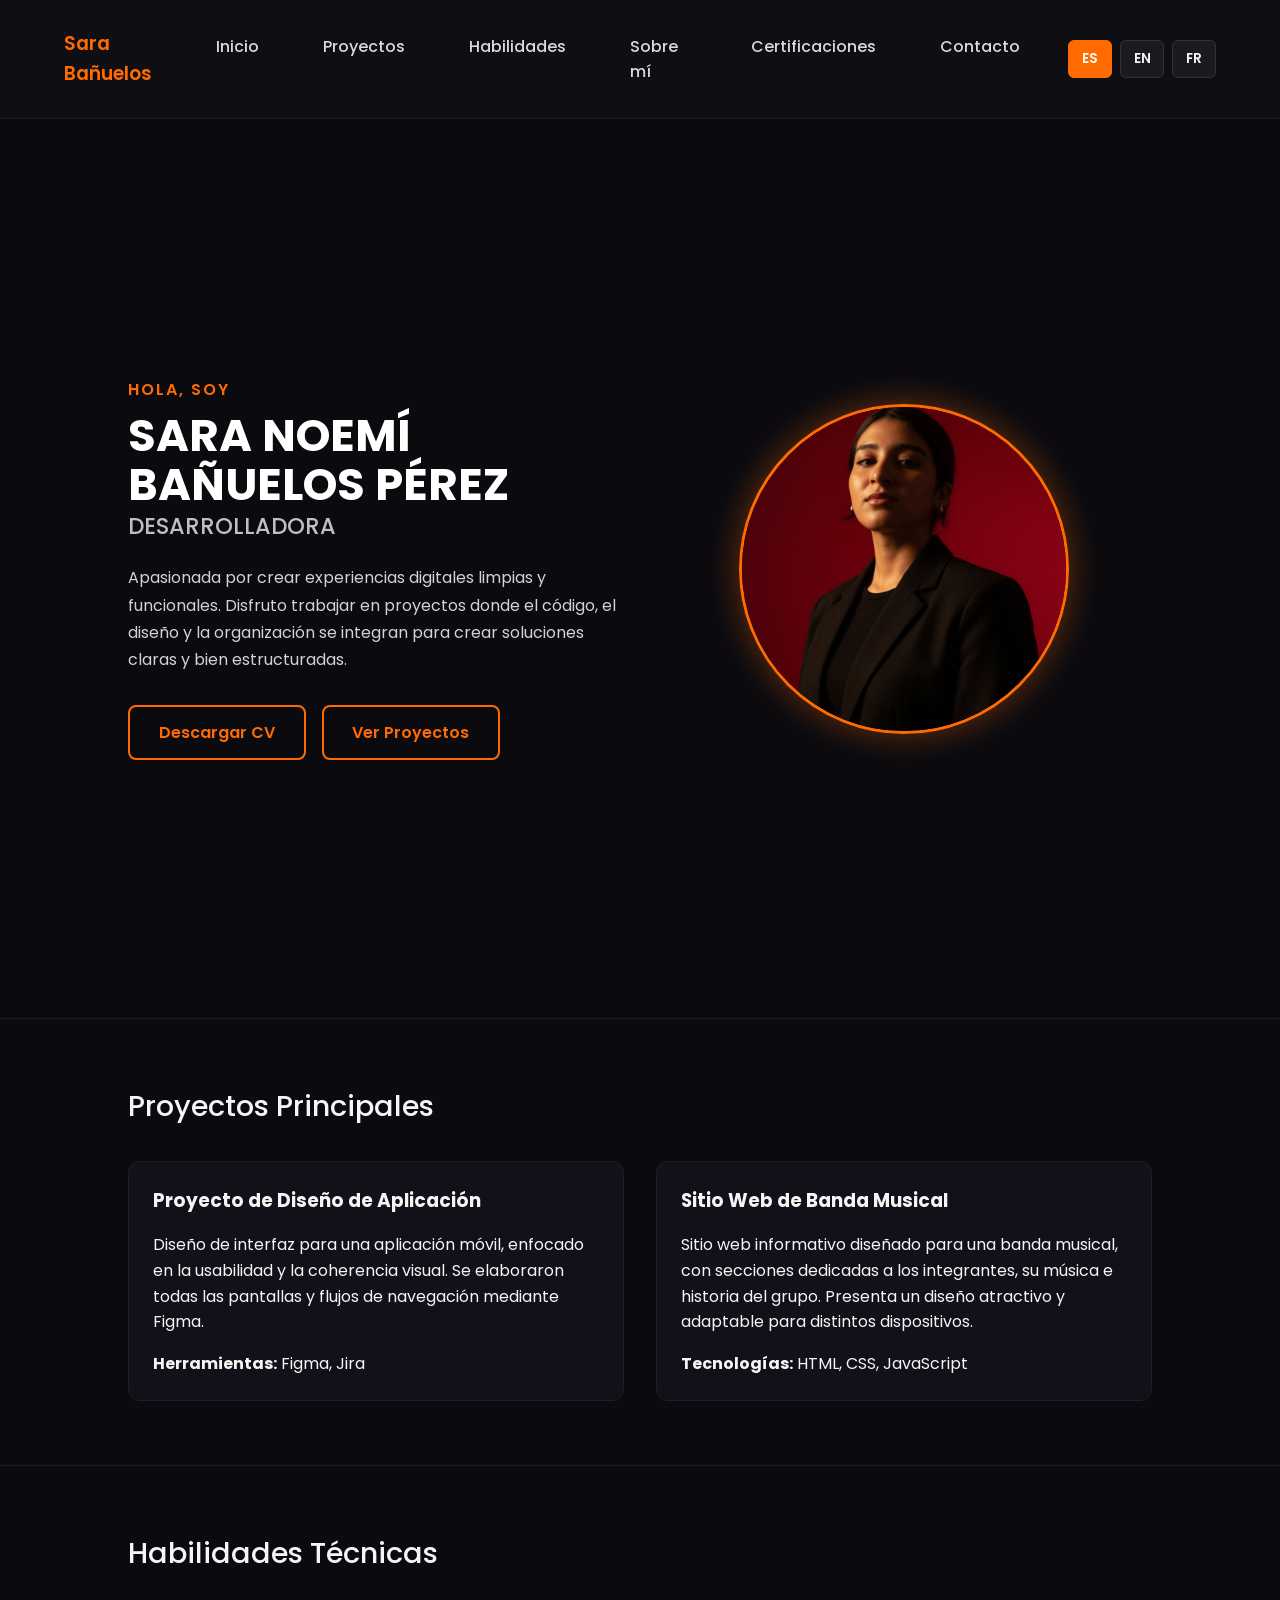
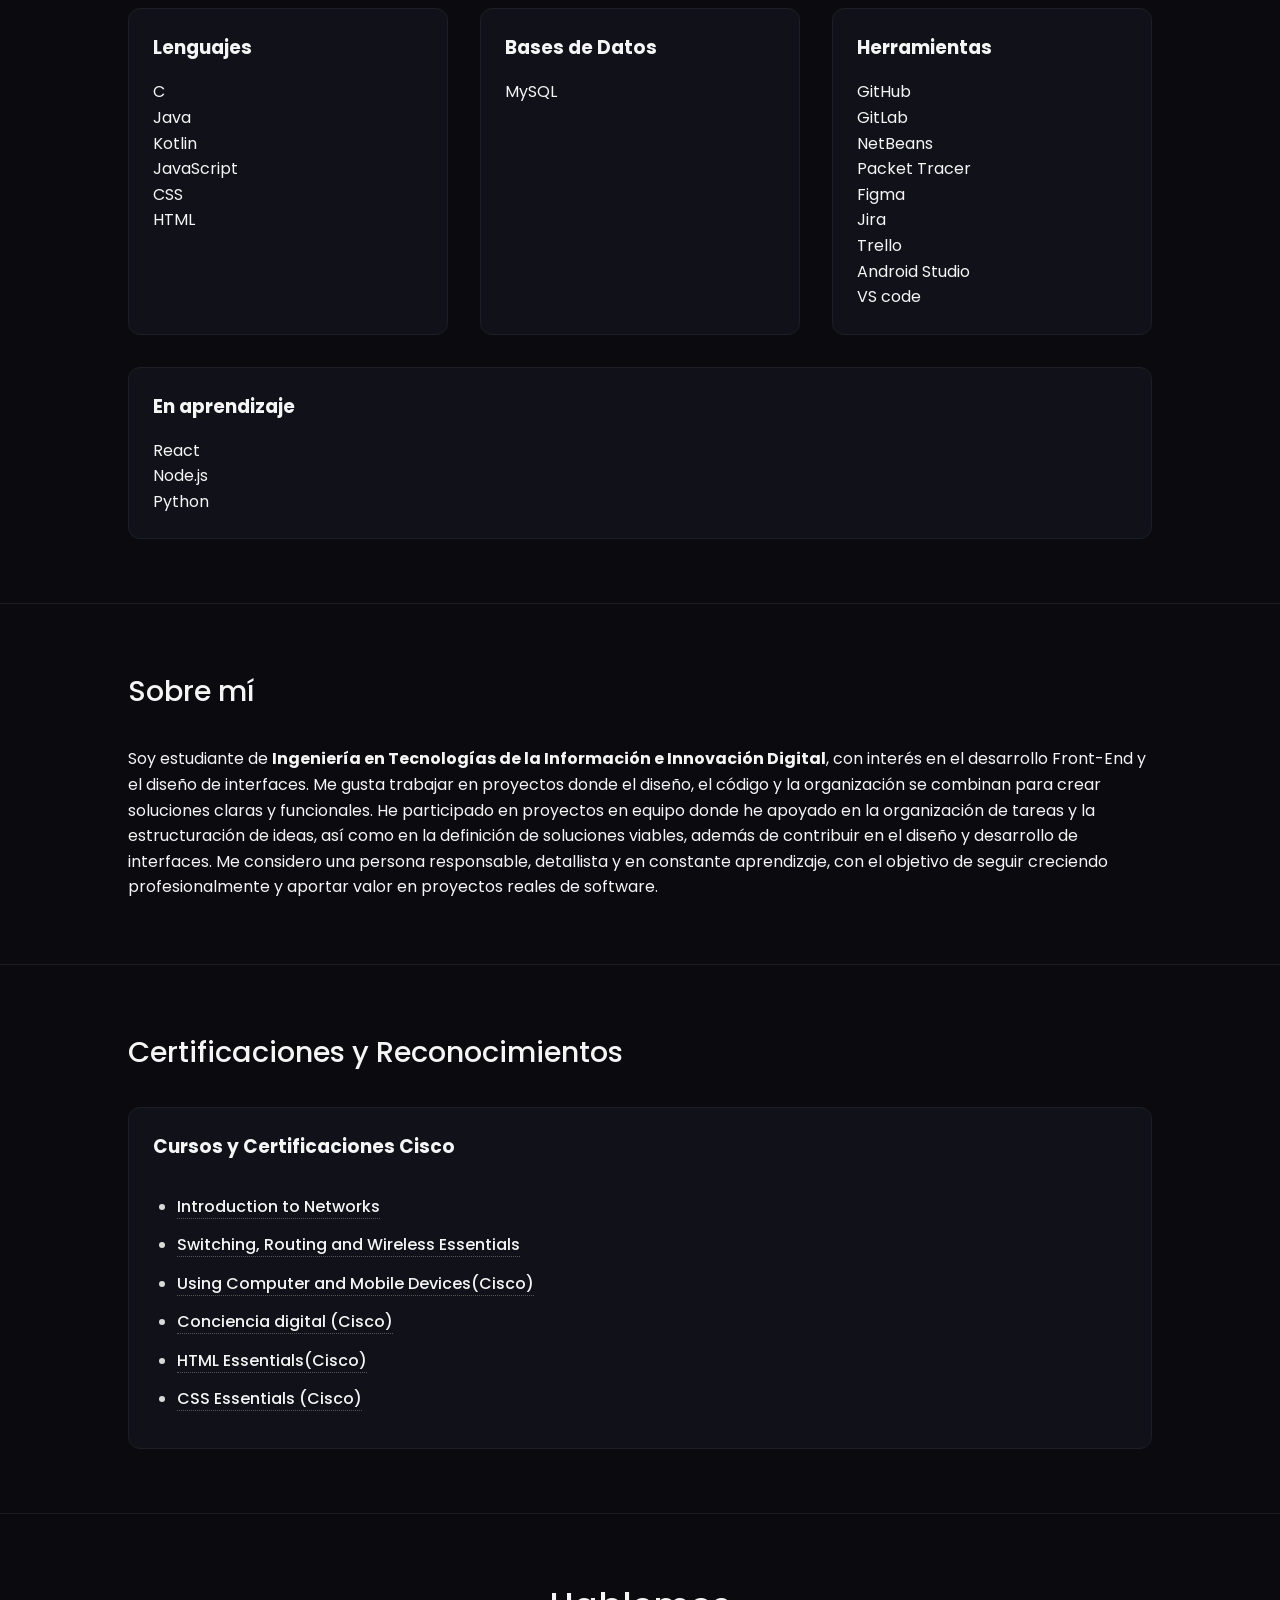
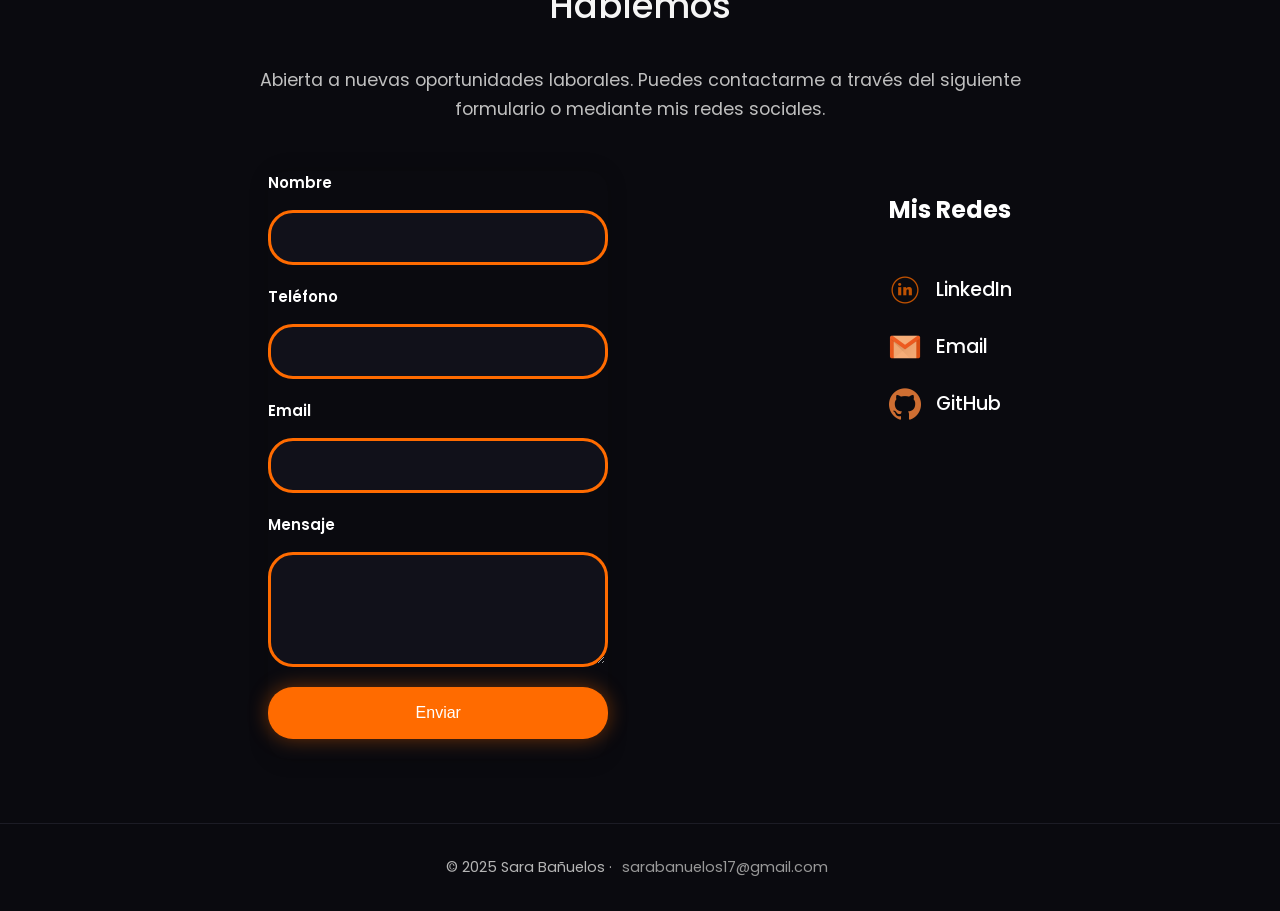
==== commit 8ffa1d12: "se arreglaron errores de busqueda" ====
--- a/docs/index.html
+++ b/docs/index.html
@@ -136,7 +136,7 @@
         <label for="message" data-key="contact-msg">Mensaje</label>
         <textarea name="message" id="message" cols="30" rows="5"></textarea> 
         <input type="submit" class="btn" data-key="contact-submit" value="Enviar">
-        <input type="hidden" name="_next" value="http://127.0.0.1:5500/index.html">
+        <input type="hidden" name="_next" value="https://sara-bp17.github.io/mi-pagina-web/">
         <input type="hidden" name="_captcha" value="false">
       </div>
     </form>
--- a/docs/estilos/estilos.css
+++ b/docs/estilos/estilos.css
@@ -1,8 +1,4 @@
-/* =========================================================
-    🌙 ESTILOS PRINCIPALES - PORTAFOLIO DARK
-    ========================================================= */
-
-/* ====== RESET Y BASE ====== */
+
 * {
   box-sizing: border-box;
   margin: 0;
@@ -21,9 +17,6 @@
   color: inherit;
 }
 
-/* =========================================================
-    🔹 HEADER Y MENÚ
-    ========================================================= */
 header {
   display: flex;
   justify-content: space-between;
@@ -41,7 +34,6 @@
   font-weight: 600;
 }
 
-/* ====== NAV (MENÚ PRINCIPAL) ====== */
 nav.menu {
   display: flex;
   align-items: center;
@@ -67,9 +59,6 @@
   color: #fff;
 }
 
-/* =========================================================
-    🌍 SUBMENÚ (Estilos originales, los dejamos)
-    ========================================================= */
 .submenu {
   position: relative;
 }
@@ -119,9 +108,6 @@
   display: block;
 }
 
-/* =========================================================
-    🍔 MENÚ HAMBURGUESA
-    ========================================================= */
 #menu-toggle {
   display: none;
 }
@@ -143,9 +129,6 @@
   transition: all 0.3s ease;
 }
 
-/* =========================================================
-    💫 PORTADA / HERO SECTION
-    ========================================================= */
 .portada {
   display: flex;
   justify-content: space-between;
@@ -186,7 +169,7 @@
   transform: scale(1.05);
 }
 
-/* Texto */
+
 .saludo {
   color: #ff6b00;
   font-weight: 600;
@@ -210,7 +193,7 @@
   line-height: 1.7;
 }
 
-/* Botones */
+
 .botones { display: flex; gap: 1rem; flex-wrap: wrap; }
 .boton, .boton-transparente {
   padding: 0.8rem 1.8rem;
@@ -225,9 +208,6 @@
 .boton-transparente:hover { background: #ff6b00; color: #fff; transform: translateY(-2px); }
 
 
-/* =========================================================
-    🧩 SECCIONES Y TARJETAS
-    ========================================================= */
 section {
   padding: 4rem 10%;
   border-top: 1px solid #1c1c25;
@@ -245,7 +225,7 @@
   flex-wrap: wrap;
 }
 
-/* Espaciado interno de las tarjetas */
+
 .tarjeta {
   background: #11111a;
   border: 1px solid #1e1e28;
@@ -264,7 +244,6 @@
   border-color: #ff6b00;
 }
 
-/* Estilo de los enlaces en los títulos de proyecto */
 .tarjeta h3 a {
   text-decoration: none;
   color: inherit;
@@ -276,9 +255,7 @@
   text-decoration: underline;
 }
 
-/* =========================================================
-    ⚡ FOOTER
-    ========================================================= */
+
 footer {
   text-align: center;
   padding: 2rem;
@@ -293,12 +270,10 @@
   transition: color 0.3s ease;
 }
 footer a:hover {
-  color: #ff6b00; /* ARREGLO: Color de hover consistente */
-}
-
-/* =========================================================
-    🎞️ ANIMACIONES
-    ========================================================= */
+  color: #ff6b00; 
+}
+
+
 @keyframes fadeUp {
   0% { opacity: 0; transform: translateY(40px); }
   100% { opacity: 1; transform: translateY(0); }
@@ -313,11 +288,7 @@
 }
 
 
-/* =========================================================
-   NUEVOS ESTILOS (Traductor, Modal, Certificados)
-   ========================================================= */
-
-/* --- 🌐 TRADUCTOR DE IDIOMAS --- */
+
 .lang-selector {
   display: flex;
   gap: 0.5rem;
@@ -345,7 +316,6 @@
   border-color: #ff6b00;
 }
 
-/* --- 👁️ MODAL PARA PDFS --- */
 .modal-overlay {
   display: none;
   position: fixed;
@@ -400,11 +370,11 @@
   border-radius: 5px;
 }
 
-/* --- 📄 LISTA DE CERTIFICADOS --- */
+
 .lista-certificados {
   list-style: disc;
   padding-left: 1.5rem;
-  margin-top: 1rem; /* Ajustado para el 'gap' de la tarjeta */
+  margin-top: 1rem; 
 }
 .lista-certificados li {
   margin-bottom: 0.8rem;
@@ -422,10 +392,6 @@
   border-bottom-color: #ff6b00;
 }
 
-
-/* =========================================================
-    📱 RESPONSIVE DESIGN
-    ========================================================= */
 
 /* --- Pantallas medianas --- */
 @media (max-width: 1023px) {
@@ -514,7 +480,7 @@
     text-align: center;
   }
 
-  /* --- Ajuste Botones de Idioma para móvil --- */
+
   .lang-selector {
     margin-left: 0;
     margin-top: 1rem;
@@ -522,7 +488,6 @@
     width: 100%;
   }
 
-  /* Submenú dentro del menú móvil */
   .submenu-opciones {
     position: static;
     background: #1a1a20;
@@ -532,4 +497,135 @@
     background: #141418;
     border-radius: 6px;
   }
-}+ .contenedor-contacto {
+    flex-direction: column; 
+    align-items: center;
+    gap: 40px;
+  }
+  
+  .enlaces-lateral {
+    align-items: center; /
+  }
+}
+
+form{
+
+ 
+  box-shadow: 0 0 20px rgba(0, 0, 0, 0.2);
+  border-radius: 20px;
+  text-align: center;
+  width: 340px;
+}
+
+.input-group{
+  display: flex;
+  flex-direction: column;
+  text-align: left;
+}
+
+.contactar{
+  color: whitesmoke;
+  font-size: 35px;
+}
+
+label{
+  color: white;
+  font-size: 15px;
+  font-weight: 600;
+  margin-bottom: 15px;
+}
+
+input, textarea{
+  padding: 17px 25px;
+  border-radius: 25px;
+  margin-bottom: 20px;
+  background-color: #11111a;
+  border: 3px solid #ff6b00;
+  color: #ffffff;
+  outline: none;
+}
+
+
+input::placeholder, textarea::placeholder{
+  color: #ffffff;
+}
+
+.btn{
+  font-size: 16px;
+  color: white;
+  border: 0;
+  border-radius: 25px;
+  background-color: #ff6b00;
+  box-shadow: 0 0 20px rgba(255, 107, 0, 0.4);
+  cursor: pointer;
+}
+
+.btn:hover{
+  background-color: #e26308;
+}
+
+.cabecera-contacto {
+  text-align: center;
+  max-width: 800px;
+  margin: 0 auto 3rem auto;
+}
+
+.contactar {
+  font-size: 35px;
+  color: whitesmoke;
+  margin-bottom: 1rem;
+}
+
+.texto-contacto {
+  color: #bfbfbf;
+  font-size: 1.1rem;
+  line-height: 1.6;
+}
+
+
+.contenedor-contacto {
+  display: flex;
+  justify-content: space-around; 
+  align-items: flex-start;
+  width: 100%;
+  max-width: 1200px;
+  margin: 0 auto;
+  flex-wrap: wrap;
+}
+
+
+.enlaces-lateral {
+  display: flex;
+  flex-direction: column;
+  gap: 25px;
+  text-align: left;
+  margin-top: 20px;
+}
+
+.enlaces-lateral h3 {
+  color: white; 
+  font-size: 1.5rem;
+  margin-bottom: 10px;
+}
+
+.enlaces-lateral a {
+  display: flex;
+  align-items: center;
+  color: #fff;
+  font-size: 1.2rem;
+  font-weight: 500;
+  text-decoration: none;
+  transition: color 0.3s ease;
+}
+
+.enlaces-lateral a:hover {
+  color: #ff6b00;
+}
+
+.icon-img {
+  width: 32px;
+  height: 32px;
+  margin-right: 15px;
+}
+
+
